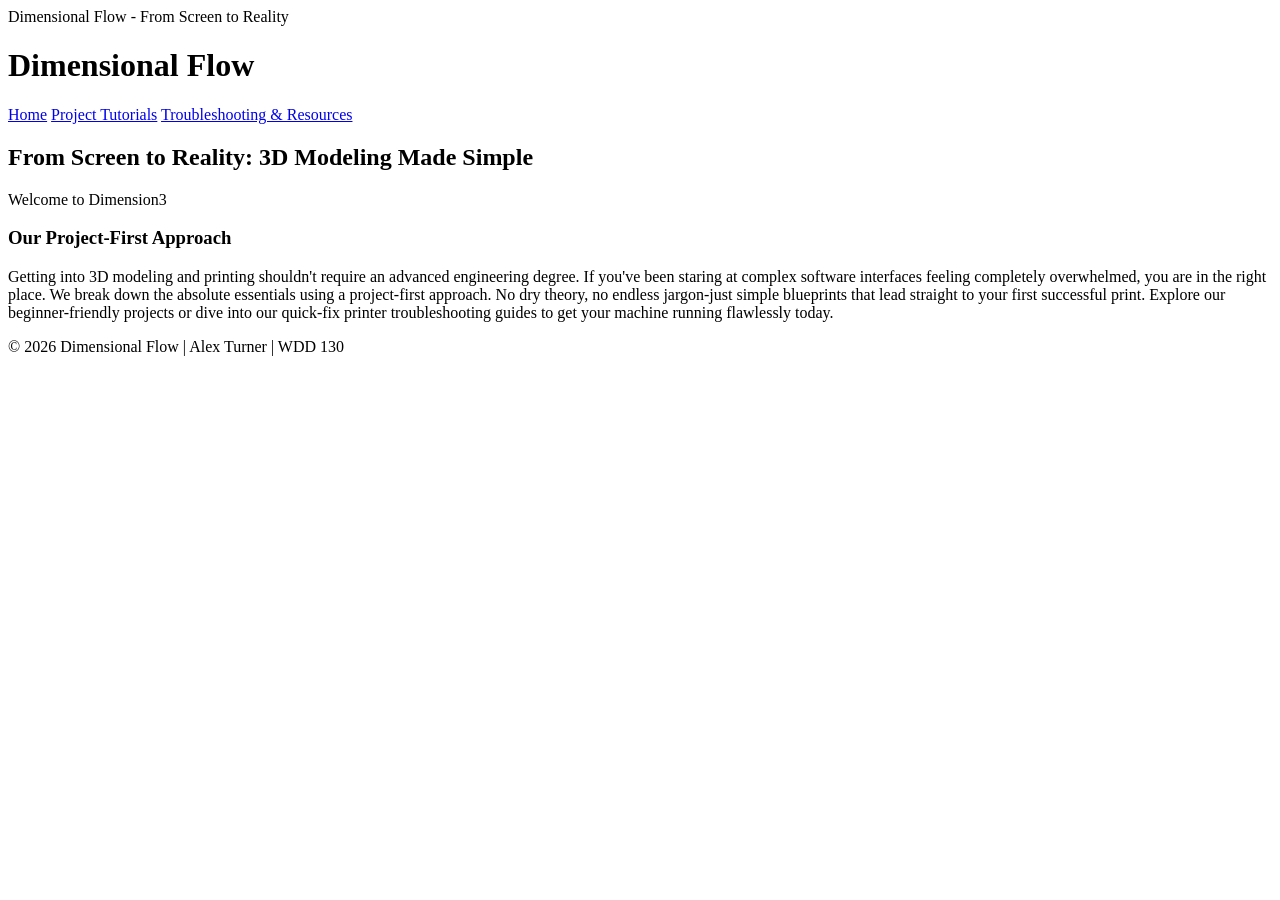
==== index.html @ 14f40e31 "basic outline for the index.html code" ====
<!DOCTYPE html>
<html lang="en">
<head>
    <meta charset="UTF-8">
    <meta name="viewport" content="width=device-width, intitial-scale=1.0">
    <titel>Dimensional Flow - From Screen to Reality</titel>
    <link rel="stylesheet" href="styles.css">
</head>

<body>
    <header>
        <div class="logo">
            <h1>Dimensional Flow</h1>
        </div>
        <nav>
            <a href="index.html">Home</a>
            <a href="tutorials.html">Project Tutorials</a>
            <a href="resources.html">Troubleshooting & Resources</a>
        </nav>
    </header>

    <main>
        <section class="hero">
            <div class="hero-image-placeholder">
                <div class="hero-text-box">
                    <h2>From Screen to Reality: 3D Modeling Made Simple</h2>
                    <p>Welcome to Dimension3</p>
                </div>
            </div>
        </section>
        <section class="content-split">
            <div class="content-text">
                <h3>Our Project-First Approach</h3>
                <p>Getting into 3D modeling and printing shouldn't require an advanced engineering degree. If you've been staring at complex software interfaces feeling completely overwhelmed, you are in the right place. We break down the absolute essentials using a project-first approach. No dry theory, no endless jargon-just simple blueprints that lead straight to your first successful print. Explore our beginner-friendly projects or dive into our quick-fix printer troubleshooting guides to get your machine running flawlessly today.</p>
            </div>
        </section>
    </main>

    <footer>
        <p>&copy; 2026 Dimensional Flow | Alex Turner | WDD 130</p>
    </footer>
</body>
</html>
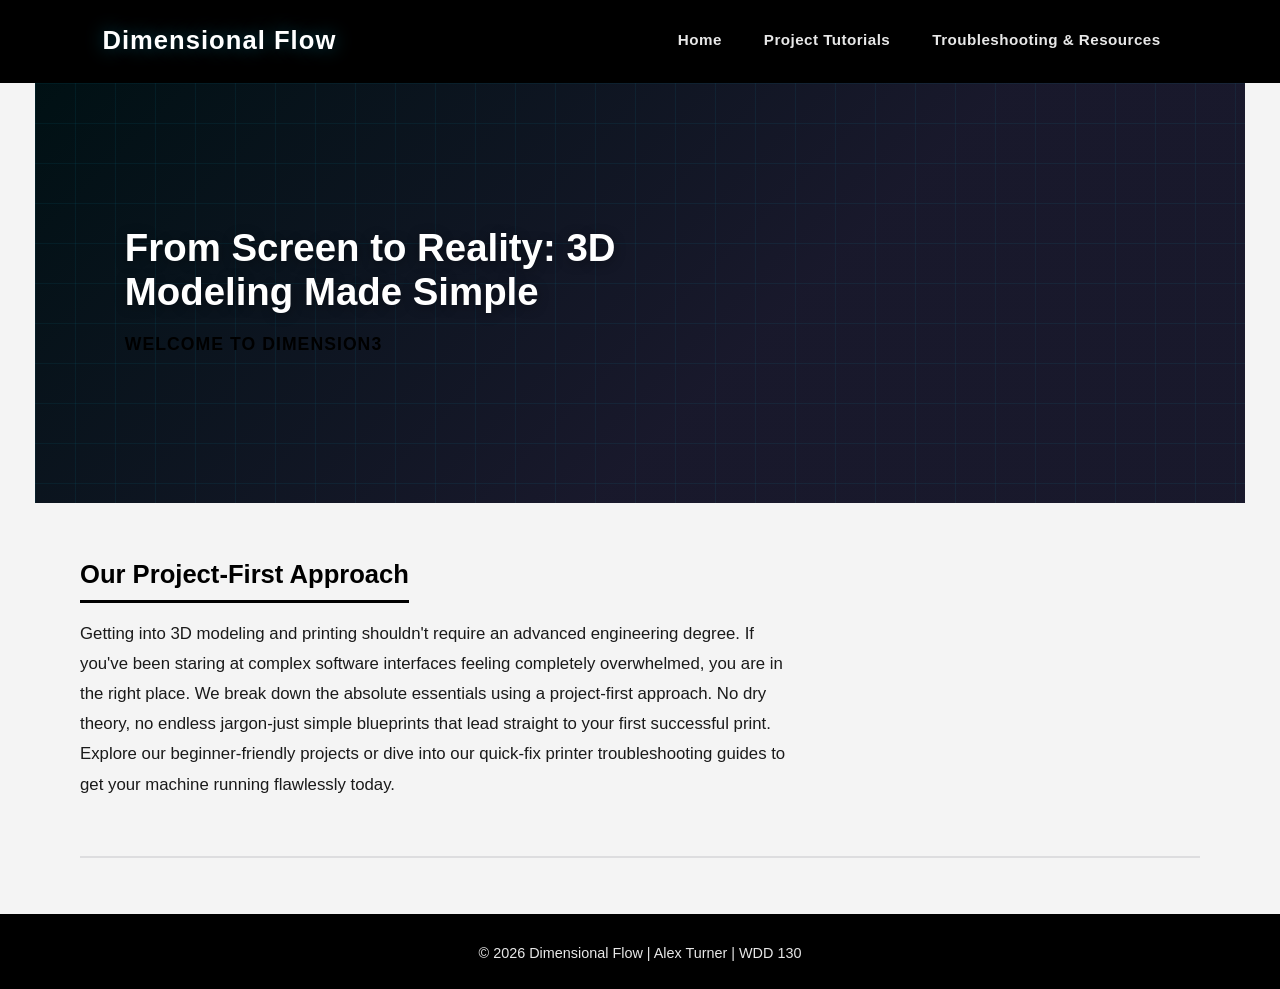
==== commit bd0685f5: "updated my html to track the stylesheet" ====
--- a/index.html
+++ b/index.html
@@ -2,9 +2,9 @@
 <html lang="en">
 <head>
     <meta charset="UTF-8">
-    <meta name="viewport" content="width=device-width, intitial-scale=1.0">
-    <titel>Dimensional Flow - From Screen to Reality</titel>
-    <link rel="stylesheet" href="styles.css">
+    <meta name="viewport" content="width=device-width, initial-scale=1.0">
+    <title>Dimensional Flow - From Screen to Reality</title>
+    <link rel="stylesheet" href="styles/styles.css">
 </head>
 
 <body>
--- a/styles/styles.css
+++ b/styles/styles.css
@@ -0,0 +1,272 @@
+:root {
+    --primary: #000000;       /* deep navy-black — headers, hero */
+    --secondary: #000000;     /* slightly lighter navy — sections */
+    --accent: #000000;        /* cyan blue — matches 3D render glow */
+    --accent-2: #000000;   /* orange — CTAs and highlights */
+    --text-dark: #1A1A1A;     /* body text on light backgrounds */
+    --text-light: #E8E8E8;    /* body text on dark backgrounds */
+    --background: #F4F4F4;    /* light section background */
+    --white: #FFFFFF;
+}
+
+* {
+    box-sizing: border-box;
+    margin: 0;
+    padding: 0;
+}
+
+body {
+    font-family: Helvetica, Arial, sans-serif;
+    color: var(--text-dark);
+    background-color: var(--background);
+    line-height: 1.7;
+}
+
+img {
+    display: block;
+    max-width: 100%;
+}
+
+/* ============================================
+   HEADER
+   ============================================ */
+
+header {
+    display: flex;
+    align-items: center;
+    justify-content: space-between;
+    gap: 24px;
+    padding: 18px 8%;
+    background-color: var(--primary);
+    border-bottom: 3px solid var(--accent);
+}
+
+.logo h1 {
+    font-family: "Arial Black", Arial, sans-serif;
+    font-size: 1.6rem;
+    color: var(--white);
+    letter-spacing: 0.04em;
+    margin: 0;
+}
+
+/* accent color on the "Flow" part visually — 
+   achieved via CSS on the whole h1 with a 
+   subtle glow to reinforce the tech feel */
+.logo h1 {
+    text-shadow: 0 0 18px rgba(0, 212, 255, 0.35);
+}
+
+nav {
+    display: flex;
+    flex-wrap: wrap;
+    gap: 8px;
+    justify-content: flex-end;
+}
+
+nav a {
+    color: var(--text-light);
+    font-family: Helvetica, Arial, sans-serif;
+    font-weight: 600;
+    font-size: 0.95rem;
+    text-decoration: none;
+    padding: 8px 16px;
+    border: 1px solid transparent;
+    letter-spacing: 0.03em;
+    transition: color 0.2s, border-color 0.2s;
+}
+
+nav a:hover,
+nav a.active {
+    color: var(--accent);
+    border-color: var(--accent);
+}
+
+/* ============================================
+   HEADINGS
+   ============================================ */
+
+h1, h2, h3 {
+    font-family: "Arial Black", Arial, sans-serif;
+    line-height: 1.2;
+}
+
+h2 {
+    font-size: 2rem;
+    margin-bottom: 16px;
+}
+
+h3 {
+    font-size: 1.4rem;
+    margin-bottom: 12px;
+    color: var(--primary);
+}
+
+/* ============================================
+   MAIN CONTENT WRAPPER
+   ============================================ */
+
+main {
+    width: min(1120px, 92%);
+    margin: 0 auto;
+}
+
+/* ============================================
+   HERO SECTION
+   No image provided by client — using a 
+   styled placeholder that communicates the 
+   brand feel. Swap background-image in when
+   client supplies the file.
+   ============================================ */
+
+.hero {
+    background-color: var(--primary);
+    background-image: 
+        linear-gradient(135deg, 
+            rgba(0, 212, 255, 0.08) 0%, 
+            rgba(26, 26, 46, 0.95) 60%);
+    min-height: 420px;
+    display: flex;
+    align-items: center;
+    justify-content: flex-start;
+    padding: 60px 8%;
+    margin: 0 calc(-4%);
+    width: calc(100% + 8%);
+    position: relative;
+    overflow: hidden;
+}
+
+/* decorative grid lines — gives a 3D blueprint feel 
+   without needing an image */
+.hero::before {
+    content: "";
+    position: absolute;
+    inset: 0;
+    background-image: 
+        linear-gradient(rgba(0, 212, 255, 0.06) 1px, transparent 1px),
+        linear-gradient(90deg, rgba(0, 212, 255, 0.06) 1px, transparent 1px);
+    background-size: 40px 40px;
+    pointer-events: none;
+}
+
+.hero-image-placeholder {
+    position: relative;
+    z-index: 1;
+    max-width: 640px;
+}
+
+.hero-text-box h2 {
+    color: var(--white);
+    font-size: 2.4rem;
+    line-height: 1.15;
+    margin-bottom: 16px;
+    text-shadow: 0 2px 12px rgba(0, 0, 0, 0.4);
+}
+
+.hero-text-box p {
+    color: var(--accent);
+    font-size: 1.1rem;
+    font-weight: 600;
+    letter-spacing: 0.06em;
+    text-transform: uppercase;
+}
+
+/* ============================================
+   CONTENT SPLIT SECTION
+   ============================================ */
+
+.content-split {
+    display: grid;
+    grid-template-columns: 1fr;
+    gap: 36px;
+    padding: 56px 0;
+    border-bottom: 2px solid rgba(26, 26, 46, 0.1);
+}
+
+.content-text h3 {
+    font-size: 1.6rem;
+    color: var(--primary);
+    margin-bottom: 16px;
+    padding-bottom: 10px;
+    border-bottom: 3px solid var(--accent);
+    display: inline-block;
+}
+
+.content-text p {
+    font-size: 1.05rem;
+    color: var(--text-dark);
+    max-width: 720px;
+    line-height: 1.8;
+}
+
+/* ============================================
+   FOOTER
+   ============================================ */
+
+footer {
+    margin-top: 56px;
+    padding: 24px 8%;
+    background-color: var(--primary);
+    color: var(--text-light);
+    text-align: center;
+    font-size: 0.9rem;
+    border-top: 3px solid var(--accent);
+}
+
+/* ============================================
+   RESPONSIVE — MOBILE
+   ============================================ */
+
+@media screen and (max-width: 760px) {
+    header {
+        flex-direction: column;
+        align-items: center;
+        text-align: center;
+        padding: 16px 5%;
+    }
+
+    .logo h1 {
+        font-size: 1.3rem;
+    }
+
+    nav {
+        justify-content: center;
+    }
+
+    nav a {
+        font-size: 0.85rem;
+        padding: 6px 10px;
+    }
+
+    .hero {
+        min-height: 320px;
+        padding: 40px 6%;
+    }
+
+    .hero-text-box h2 {
+        font-size: 1.6rem;
+    }
+
+    .content-split {
+        padding: 36px 0;
+    }
+
+    h2 {
+        font-size: 1.5rem;
+    }
+}
+
+/* ============================================
+   WHEN IMAGE FILES ARRIVE FROM CLIENT:
+   
+   Replace the .hero gradient background with:
+   
+   .hero {
+       background-image: url('images/hero-image.png');
+       background-size: cover;
+       background-position: center;
+   }
+   
+   And remove the .hero::before grid overlay
+   if the image itself provides enough visual
+   interest.
+   ============================================ */
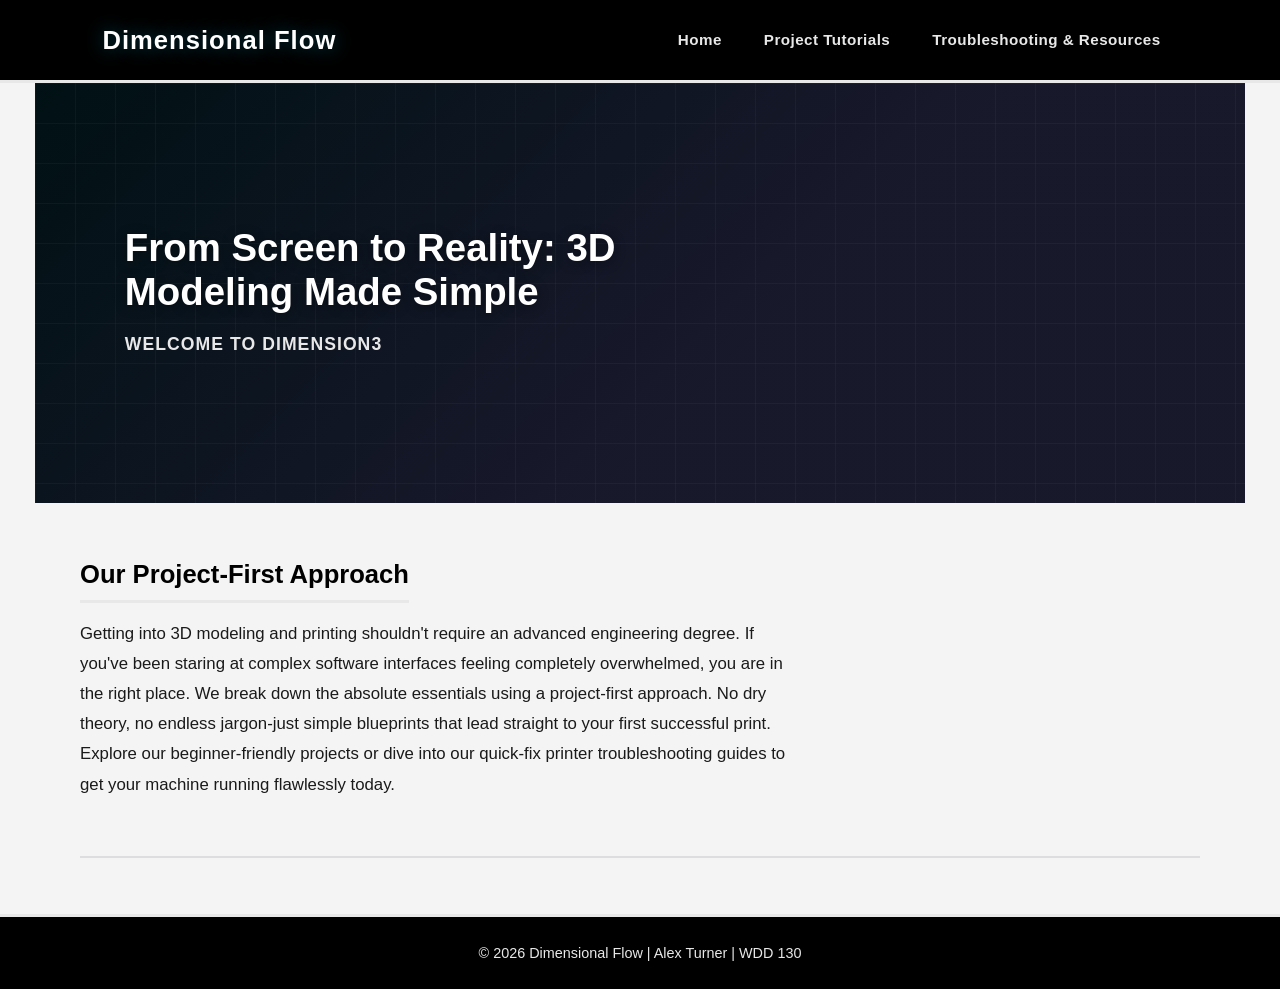
==== commit 9d6988d2: "updated html to link with new html files" ====
--- a/index.html
+++ b/index.html
@@ -15,7 +15,7 @@
         <nav>
             <a href="index.html">Home</a>
             <a href="tutorials.html">Project Tutorials</a>
-            <a href="resources.html">Troubleshooting & Resources</a>
+            <a href="troubleshooting.html">Troubleshooting & Resources</a>
         </nav>
     </header>
 
--- a/styles/styles.css
+++ b/styles/styles.css
@@ -1,11 +1,11 @@
 :root {
-    --primary: #000000;       /* deep navy-black — headers, hero */
-    --secondary: #000000;     /* slightly lighter navy — sections */
-    --accent: #000000;        /* cyan blue — matches 3D render glow */
-    --accent-2: #000000;   /* orange — CTAs and highlights */
-    --text-dark: #1A1A1A;     /* body text on light backgrounds */
-    --text-light: #E8E8E8;    /* body text on dark backgrounds */
-    --background: #F4F4F4;    /* light section background */
+    --primary: #000000;
+    --secondary: #000000;
+    --accent: #e8e8e8;
+    --accent-2: #000000;
+    --text-dark: #1A1A1A;
+    --text-light: #E8E8E8;
+    --background: #F4F4F4;
     --white: #FFFFFF;
 }
 
@@ -26,10 +26,6 @@
     display: block;
     max-width: 100%;
 }
-
-/* ============================================
-   HEADER
-   ============================================ */
 
 header {
     display: flex;
@@ -49,9 +45,6 @@
     margin: 0;
 }
 
-/* accent color on the "Flow" part visually — 
-   achieved via CSS on the whole h1 with a 
-   subtle glow to reinforce the tech feel */
 .logo h1 {
     text-shadow: 0 0 18px rgba(0, 212, 255, 0.35);
 }
@@ -81,10 +74,6 @@
     border-color: var(--accent);
 }
 
-/* ============================================
-   HEADINGS
-   ============================================ */
-
 h1, h2, h3 {
     font-family: "Arial Black", Arial, sans-serif;
     line-height: 1.2;
@@ -101,22 +90,10 @@
     color: var(--primary);
 }
 
-/* ============================================
-   MAIN CONTENT WRAPPER
-   ============================================ */
-
 main {
     width: min(1120px, 92%);
     margin: 0 auto;
 }
-
-/* ============================================
-   HERO SECTION
-   No image provided by client — using a 
-   styled placeholder that communicates the 
-   brand feel. Swap background-image in when
-   client supplies the file.
-   ============================================ */
 
 .hero {
     background-color: var(--primary);
@@ -135,8 +112,6 @@
     overflow: hidden;
 }
 
-/* decorative grid lines — gives a 3D blueprint feel 
-   without needing an image */
 .hero::before {
     content: "";
     position: absolute;
@@ -170,10 +145,6 @@
     text-transform: uppercase;
 }
 
-/* ============================================
-   CONTENT SPLIT SECTION
-   ============================================ */
-
 .content-split {
     display: grid;
     grid-template-columns: 1fr;
@@ -197,10 +168,6 @@
     max-width: 720px;
     line-height: 1.8;
 }
-
-/* ============================================
-   FOOTER
-   ============================================ */
 
 footer {
     margin-top: 56px;
@@ -212,10 +179,6 @@
     border-top: 3px solid var(--accent);
 }
 
-/* ============================================
-   RESPONSIVE — MOBILE
-   ============================================ */
-
 @media screen and (max-width: 760px) {
     header {
         flex-direction: column;
@@ -253,20 +216,4 @@
     h2 {
         font-size: 1.5rem;
     }
-}
-
-/* ============================================
-   WHEN IMAGE FILES ARRIVE FROM CLIENT:
-   
-   Replace the .hero gradient background with:
-   
-   .hero {
-       background-image: url('images/hero-image.png');
-       background-size: cover;
-       background-position: center;
-   }
-   
-   And remove the .hero::before grid overlay
-   if the image itself provides enough visual
-   interest.
-   ============================================ */+}
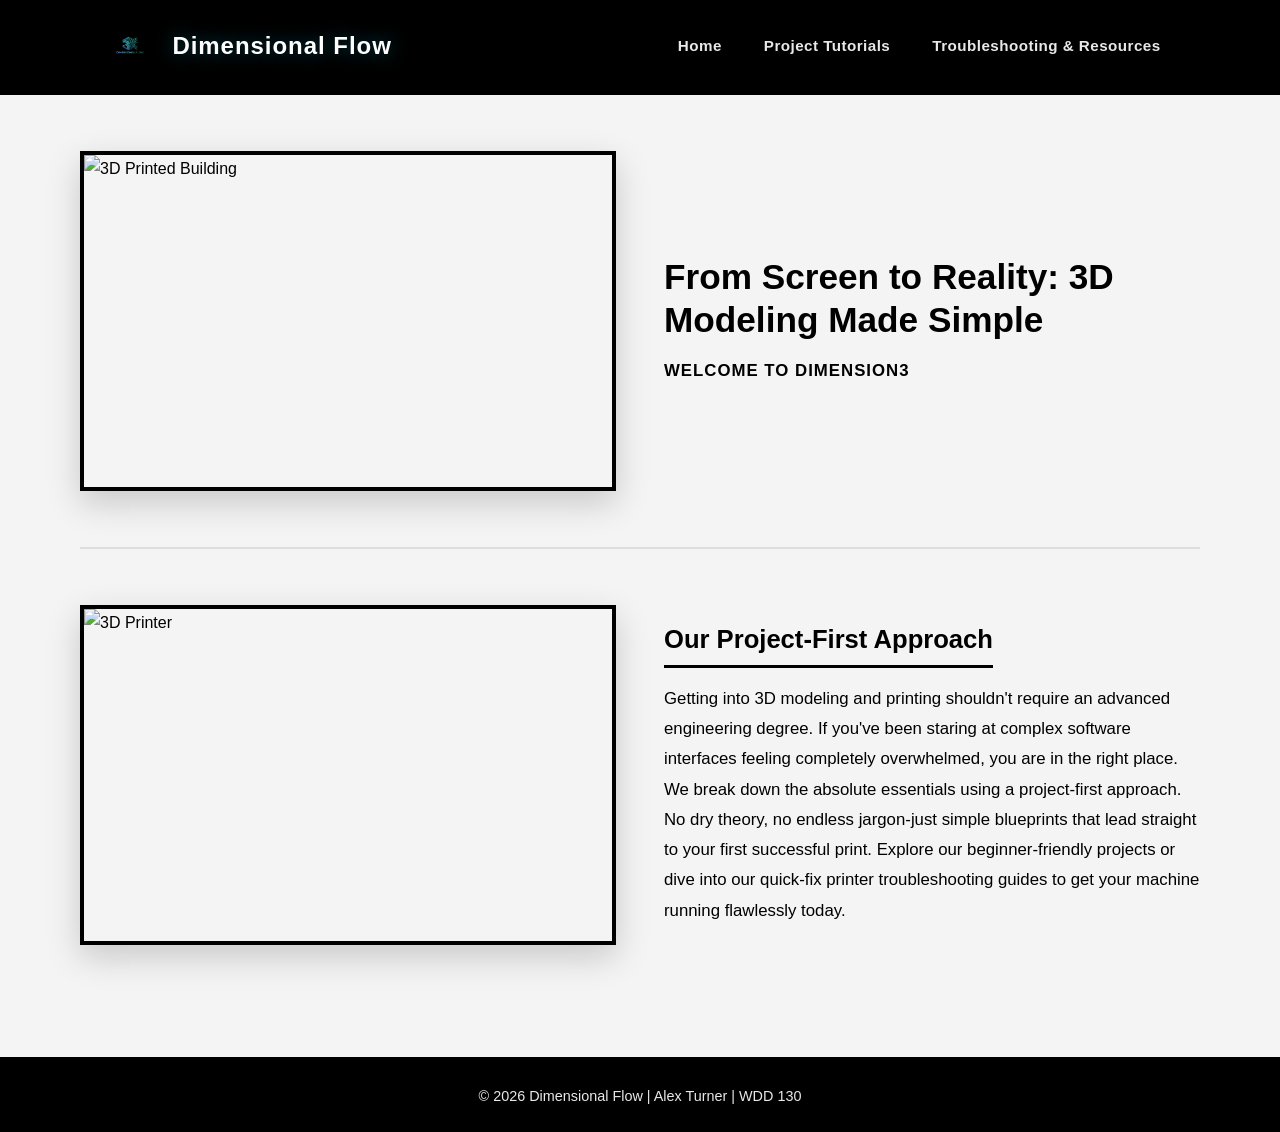
==== commit 416a9984: "added image files" ====
--- a/index.html
+++ b/index.html
@@ -10,6 +10,7 @@
 <body>
     <header>
         <div class="logo">
+            <img src="images/logo.png" alt="Logo">
             <h1>Dimensional Flow</h1>
         </div>
         <nav>
@@ -21,7 +22,8 @@
 
     <main>
         <section class="hero">
-            <div class="hero-image-placeholder">
+            <div class="building-image">
+                <img src="images/building.png" alt="3D Printed Building">
                 <div class="hero-text-box">
                     <h2>From Screen to Reality: 3D Modeling Made Simple</h2>
                     <p>Welcome to Dimension3</p>
@@ -29,9 +31,12 @@
             </div>
         </section>
         <section class="content-split">
-            <div class="content-text">
-                <h3>Our Project-First Approach</h3>
-                <p>Getting into 3D modeling and printing shouldn't require an advanced engineering degree. If you've been staring at complex software interfaces feeling completely overwhelmed, you are in the right place. We break down the absolute essentials using a project-first approach. No dry theory, no endless jargon-just simple blueprints that lead straight to your first successful print. Explore our beginner-friendly projects or dive into our quick-fix printer troubleshooting guides to get your machine running flawlessly today.</p>
+            <div class="printer-section">
+                <img src="images/3d_printer.png" alt="3D Printer">
+                <div class="content-text">
+                    <h3>Our Project-First Approach</h3>
+                    <p>Getting into 3D modeling and printing shouldn't require an advanced engineering degree. If you've been staring at complex software interfaces feeling completely overwhelmed, you are in the right place. We break down the absolute essentials using a project-first approach. No dry theory, no endless jargon-just simple blueprints that lead straight to your first successful print. Explore our beginner-friendly projects or dive into our quick-fix printer troubleshooting guides to get your machine running flawlessly today.</p>
+                </div>
             </div>
         </section>
     </main>
--- a/styles/styles.css
+++ b/styles/styles.css
@@ -1,9 +1,9 @@
 :root {
     --primary: #000000;
     --secondary: #000000;
-    --accent: #e8e8e8;
-    --accent-2: #000000;
-    --text-dark: #1A1A1A;
+    --accent: #000000;
+    --accent-warm: #000000;
+    --text-dark: #000000;
     --text-light: #E8E8E8;
     --background: #F4F4F4;
     --white: #FFFFFF;
@@ -37,15 +37,23 @@
     border-bottom: 3px solid var(--accent);
 }
 
+.logo {
+    display: flex;
+    align-items: center;
+    gap: 14px;
+}
+
+.logo img {
+    width: 56px;
+    height: 56px;
+    object-fit: contain;
+}
+
 .logo h1 {
     font-family: "Arial Black", Arial, sans-serif;
-    font-size: 1.6rem;
+    font-size: 1.5rem;
     color: var(--white);
     letter-spacing: 0.04em;
-    margin: 0;
-}
-
-.logo h1 {
     text-shadow: 0 0 18px rgba(0, 212, 255, 0.35);
 }
 
@@ -70,22 +78,21 @@
 
 nav a:hover,
 nav a.active {
-    color: var(--accent);
-    border-color: var(--accent);
-}
-
-h1, h2, h3 {
+    color: var(--white);
+    border-color: var(--white);
+}
+
+h2 {
     font-family: "Arial Black", Arial, sans-serif;
+    font-size: 2rem;
     line-height: 1.2;
-}
-
-h2 {
-    font-size: 2rem;
     margin-bottom: 16px;
 }
 
 h3 {
+    font-family: "Arial Black", Arial, sans-serif;
     font-size: 1.4rem;
+    line-height: 1.2;
     margin-bottom: 12px;
     color: var(--primary);
 }
@@ -96,61 +103,56 @@
 }
 
 .hero {
-    background-color: var(--primary);
-    background-image: 
-        linear-gradient(135deg, 
-            rgba(0, 212, 255, 0.08) 0%, 
-            rgba(26, 26, 46, 0.95) 60%);
-    min-height: 420px;
-    display: flex;
-    align-items: center;
-    justify-content: flex-start;
-    padding: 60px 8%;
-    margin: 0 calc(-4%);
-    width: calc(100% + 8%);
-    position: relative;
-    overflow: hidden;
-}
-
-.hero::before {
-    content: "";
-    position: absolute;
-    inset: 0;
-    background-image: 
-        linear-gradient(rgba(0, 212, 255, 0.06) 1px, transparent 1px),
-        linear-gradient(90deg, rgba(0, 212, 255, 0.06) 1px, transparent 1px);
-    background-size: 40px 40px;
-    pointer-events: none;
-}
-
-.hero-image-placeholder {
-    position: relative;
-    z-index: 1;
-    max-width: 640px;
+    padding: 56px 0;
+    border-bottom: 2px solid rgba(26, 26, 46, 0.1);
+}
+
+.building-image {
+    display: grid;
+    grid-template-columns: 1fr 1fr;
+    gap: 48px;
+    align-items: center;
+}
+
+.building-image img {
+    width: 100%;
+    height: 340px;
+    object-fit: cover;
+    border: 4px solid var(--primary);
+    box-shadow: 0 12px 32px rgba(0, 0, 0, 0.18);
 }
 
 .hero-text-box h2 {
-    color: var(--white);
-    font-size: 2.4rem;
-    line-height: 1.15;
+    color: var(--primary);
+    font-size: 2.2rem;
     margin-bottom: 16px;
-    text-shadow: 0 2px 12px rgba(0, 0, 0, 0.4);
 }
 
 .hero-text-box p {
     color: var(--accent);
-    font-size: 1.1rem;
+    font-size: 1.05rem;
     font-weight: 600;
     letter-spacing: 0.06em;
     text-transform: uppercase;
 }
 
 .content-split {
+    padding: 56px 0;
+}
+
+.printer-section {
     display: grid;
-    grid-template-columns: 1fr;
-    gap: 36px;
-    padding: 56px 0;
-    border-bottom: 2px solid rgba(26, 26, 46, 0.1);
+    grid-template-columns: 1fr 1fr;
+    gap: 48px;
+    align-items: center;
+}
+
+.printer-section img {
+    width: 100%;
+    height: 340px;
+    object-fit: cover;
+    border: 4px solid var(--primary);
+    box-shadow: 0 12px 32px rgba(0, 0, 0, 0.18);
 }
 
 .content-text h3 {
@@ -165,7 +167,6 @@
 .content-text p {
     font-size: 1.05rem;
     color: var(--text-dark);
-    max-width: 720px;
     line-height: 1.8;
 }
 
@@ -187,8 +188,12 @@
         padding: 16px 5%;
     }
 
+    .logo {
+        justify-content: center;
+    }
+
     .logo h1 {
-        font-size: 1.3rem;
+        font-size: 1.2rem;
     }
 
     nav {
@@ -200,17 +205,18 @@
         padding: 6px 10px;
     }
 
-    .hero {
-        min-height: 320px;
-        padding: 40px 6%;
+    .building-image,
+    .printer-section {
+        grid-template-columns: 1fr;
+    }
+
+    .building-image img,
+    .printer-section img {
+        height: 220px;
     }
 
     .hero-text-box h2 {
-        font-size: 1.6rem;
-    }
-
-    .content-split {
-        padding: 36px 0;
+        font-size: 1.5rem;
     }
 
     h2 {
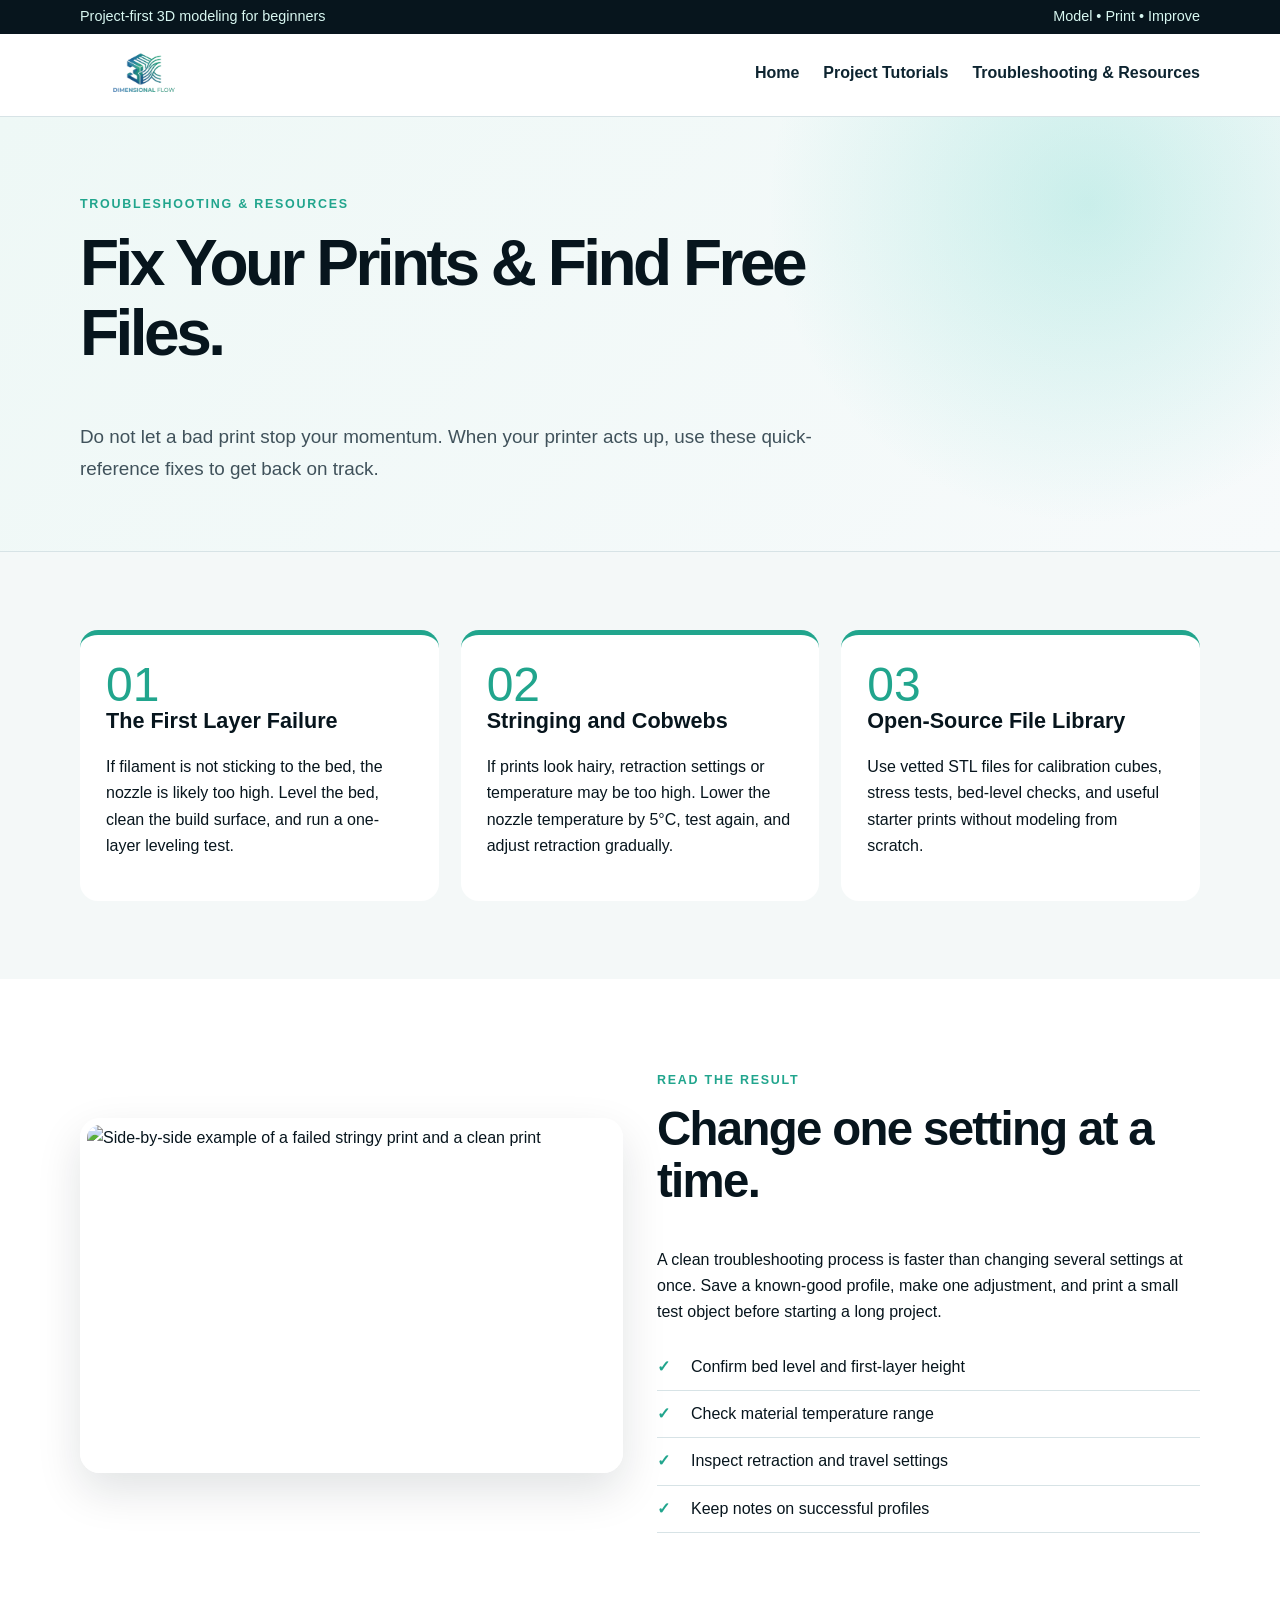
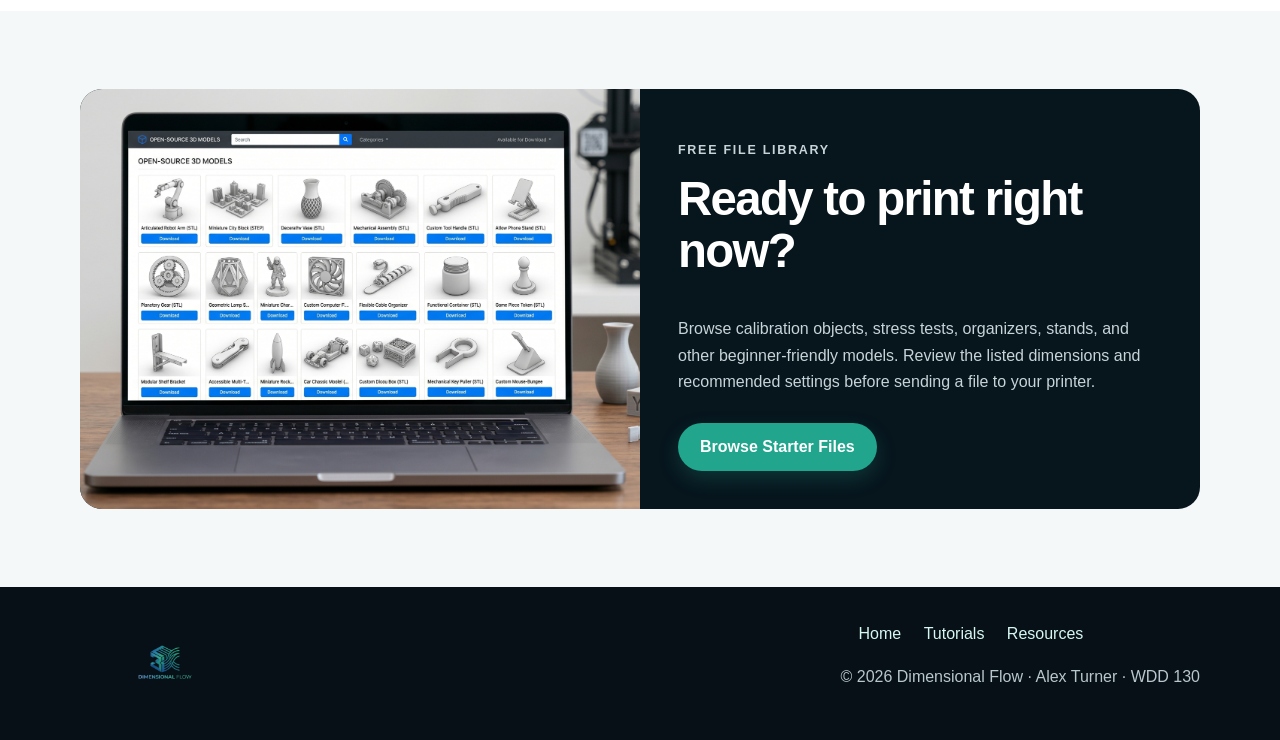
==== commit 39a06fef: "troubleshoot turner" ====
--- a/index.html
+++ b/index.html
@@ -1,48 +1,105 @@
-<!DOCTYPE html>
+<!doctype html>
 <html lang="en">
 <head>
-    <meta charset="UTF-8">
-    <meta name="viewport" content="width=device-width, initial-scale=1.0">
-    <title>Dimensional Flow - From Screen to Reality</title>
-    <link rel="stylesheet" href="styles/styles.css">
+  <meta charset="utf-8">
+  <meta name="viewport" content="width=device-width, initial-scale=1">
+  <title>Troubleshooting & Resources | Dimensional Flow</title>
+  <meta name="description" content="Quick fixes for common 3D printing problems and free starter file resources.">
+  <link rel="stylesheet" href="styles.css">
 </head>
+<body>
 
-<body>
-    <header>
-        <div class="logo">
-            <img src="images/logo.png" alt="Logo">
-            <h1>Dimensional Flow</h1>
-        </div>
-        <nav>
-            <a href="index.html">Home</a>
-            <a href="tutorials.html">Project Tutorials</a>
-            <a href="troubleshooting.html">Troubleshooting & Resources</a>
-        </nav>
-    </header>
+<div class="topbar">
+  <div class="container">
+    <span>Project-first 3D modeling for beginners</span>
+    <span>Model • Print • Improve</span>
+  </div>
+</div>
+<header class="site-header">
+  <div class="container nav-wrap">
+    <a href="index.html"><img class="logo" src="images/image1.png" alt="Dimensional Flow logo"></a>
+    <button class="menu-button" aria-expanded="false" aria-label="Open navigation">Menu</button>
+    <nav>
+      <a href="index.html">Home</a>
+      <a href="tutorials.html">Project Tutorials</a>
+      <a href="resources.html">Troubleshooting &amp; Resources</a>
+    </nav>
+  </div>
+</header>
 
-    <main>
-        <section class="hero">
-            <div class="building-image">
-                <img src="images/building.png" alt="3D Printed Building">
-                <div class="hero-text-box">
-                    <h2>From Screen to Reality: 3D Modeling Made Simple</h2>
-                    <p>Welcome to Dimension3</p>
-                </div>
-            </div>
-        </section>
-        <section class="content-split">
-            <div class="printer-section">
-                <img src="images/3d_printer.png" alt="3D Printer">
-                <div class="content-text">
-                    <h3>Our Project-First Approach</h3>
-                    <p>Getting into 3D modeling and printing shouldn't require an advanced engineering degree. If you've been staring at complex software interfaces feeling completely overwhelmed, you are in the right place. We break down the absolute essentials using a project-first approach. No dry theory, no endless jargon-just simple blueprints that lead straight to your first successful print. Explore our beginner-friendly projects or dive into our quick-fix printer troubleshooting guides to get your machine running flawlessly today.</p>
-                </div>
-            </div>
-        </section>
-    </main>
+<main>
+  <section class="page-hero">
+    <div class="container">
+      <p class="eyebrow">Troubleshooting &amp; Resources</p>
+      <h1>Fix Your Prints &amp; Find Free Files.</h1>
+      <p class="lead">Do not let a bad print stop your momentum. When your printer acts up, use these quick-reference fixes to get back on track.</p>
+    </div>
+  </section>
 
-    <footer>
-        <p>&copy; 2026 Dimensional Flow | Alex Turner | WDD 130</p>
-    </footer>
+  <section class="section">
+    <div class="container">
+      <div class="tip-grid">
+        <article class="tip-card">
+          <div class="number">01</div>
+          <h3>The First Layer Failure</h3>
+          <p>If filament is not sticking to the bed, the nozzle is likely too high. Level the bed, clean the build surface, and run a one-layer leveling test.</p>
+        </article>
+        <article class="tip-card">
+          <div class="number">02</div>
+          <h3>Stringing and Cobwebs</h3>
+          <p>If prints look hairy, retraction settings or temperature may be too high. Lower the nozzle temperature by 5°C, test again, and adjust retraction gradually.</p>
+        </article>
+        <article class="tip-card">
+          <div class="number">03</div>
+          <h3>Open-Source File Library</h3>
+          <p>Use vetted STL files for calibration cubes, stress tests, bed-level checks, and useful starter prints without modeling from scratch.</p>
+        </article>
+      </div>
+    </div>
+  </section>
+
+  <section class="section white">
+    <div class="container split">
+      <div class="project-image"><img src="images/image7.png" alt="Side-by-side example of a failed stringy print and a clean print"></div>
+      <div>
+        <p class="eyebrow">Read the result</p>
+        <h2>Change one setting at a time.</h2>
+        <p>A clean troubleshooting process is faster than changing several settings at once. Save a known-good profile, make one adjustment, and print a small test object before starting a long project.</p>
+        <ul class="checklist">
+          <li>Confirm bed level and first-layer height</li>
+          <li>Check material temperature range</li>
+          <li>Inspect retraction and travel settings</li>
+          <li>Keep notes on successful profiles</li>
+        </ul>
+      </div>
+    </div>
+  </section>
+
+  <section class="section">
+    <div class="container resource-banner">
+      <img src="images/image2.png" alt="Laptop displaying a library of open-source 3D models">
+      <div class="resource-copy">
+        <p class="eyebrow">Free file library</p>
+        <h2>Ready to print right now?</h2>
+        <p>Browse calibration objects, stress tests, organizers, stands, and other beginner-friendly models. Review the listed dimensions and recommended settings before sending a file to your printer.</p>
+        <div class="actions"><a class="button" href="#">Browse Starter Files</a></div>
+      </div>
+    </div>
+  </section>
+</main>
+
+<footer>
+  <div class="container footer-grid">
+    <img src="images/image1.png" alt="Dimensional Flow logo">
+    <div>
+      <a href="index.html">Home</a>
+      <a href="tutorials.html">Tutorials</a>
+      <a href="resources.html">Resources</a>
+      <p>© 2026 Dimensional Flow · Alex Turner · WDD 130</p>
+    </div>
+  </div>
+</footer>
+<script src="script.js"></script>
+
 </body>
-</html>+</html>
--- a/styles.css
+++ b/styles.css
@@ -0,0 +1,288 @@
+
+@import url('https://fonts.googleapis.com/css2?family=Inter:wght@400;500;600;700;800&display=swap');
+
+:root {
+  --ink: #07151d;
+  --ink-2: #0d2430;
+  --teal: #21a58d;
+  --blue: #267aa4;
+  --aqua: #5bd2c4;
+  --paper: #f4f8f8;
+  --white: #ffffff;
+  --muted: #62737c;
+  --line: #d7e3e6;
+  --shadow: 0 18px 45px rgba(7, 21, 29, .12);
+}
+
+* { box-sizing: border-box; }
+html { scroll-behavior: smooth; }
+body {
+  margin: 0;
+  color: var(--ink);
+  background: var(--paper);
+  font-family: Helvetica, Arial, sans-serif;
+  line-height: 1.65;
+}
+img { display: block; max-width: 100%; }
+a { color: inherit; }
+.container { width: min(1120px, calc(100% - 36px)); margin-inline: auto; }
+
+.topbar {
+  background: var(--ink);
+  color: #d8f7f1;
+  font-size: .9rem;
+}
+.topbar .container {
+  min-height: 34px;
+  display: flex;
+  align-items: center;
+  justify-content: space-between;
+  gap: 18px;
+}
+.site-header {
+  position: sticky;
+  top: 0;
+  z-index: 20;
+  background: rgba(255,255,255,.95);
+  border-bottom: 1px solid var(--line);
+  backdrop-filter: blur(10px);
+}
+.nav-wrap {
+  min-height: 82px;
+  display: flex;
+  align-items: center;
+  justify-content: space-between;
+  gap: 30px;
+}
+.logo {
+  width: 210px;
+  height: 70px;
+  object-fit: contain;
+  object-position: left center;
+}
+nav { display: flex; gap: 24px; align-items: center; }
+nav a {
+  text-decoration: none;
+  font-weight: 700;
+  color: var(--ink-2);
+  padding: 8px 0;
+  border-bottom: 3px solid transparent;
+}
+nav a:hover, nav a.active { color: var(--teal); border-color: var(--teal); }
+.menu-button {
+  display: none;
+  border: 0;
+  background: var(--ink);
+  color: white;
+  padding: 10px 13px;
+  border-radius: 8px;
+  font-weight: 800;
+}
+
+h1, h2, h3 {
+  font-family: "Arial Black", Arial, sans-serif;
+  line-height: 1.1;
+  margin-top: 0;
+}
+h1 { font-size: clamp(2.5rem, 6vw, 5.4rem); letter-spacing: -0.055em; }
+h2 { font-size: clamp(2rem, 3.7vw, 3.3rem); letter-spacing: -0.035em; }
+h3 { font-size: 1.35rem; }
+
+.eyebrow {
+  color: var(--teal);
+  text-transform: uppercase;
+  font-weight: 800;
+  letter-spacing: .14em;
+  font-size: .78rem;
+}
+.lead { font-size: 1.18rem; color: #40525b; max-width: 760px; }
+
+.hero { padding: 72px 0 62px; }
+.hero-grid {
+  display: grid;
+  grid-template-columns: 1.05fr .95fr;
+  align-items: center;
+  gap: 44px;
+}
+.hero h1 span { color: var(--teal); }
+.hero-media {
+  border-radius: 24px;
+  overflow: hidden;
+  box-shadow: var(--shadow);
+  border: 8px solid white;
+  transform: rotate(1deg);
+}
+.hero-media img { width: 100%; aspect-ratio: 1.35; object-fit: cover; }
+.actions { display: flex; gap: 14px; flex-wrap: wrap; margin-top: 28px; }
+.button {
+  display: inline-flex;
+  align-items: center;
+  justify-content: center;
+  min-height: 48px;
+  padding: 0 22px;
+  border-radius: 999px;
+  text-decoration: none;
+  font-weight: 800;
+  background: var(--teal);
+  color: white;
+  box-shadow: 0 8px 20px rgba(33,165,141,.23);
+}
+.button.secondary {
+  background: white;
+  color: var(--ink);
+  border: 2px solid var(--ink);
+  box-shadow: none;
+}
+
+.stats {
+  margin-top: 45px;
+  display: grid;
+  grid-template-columns: repeat(3, 1fr);
+  background: var(--ink);
+  color: white;
+  border-radius: 18px;
+  overflow: hidden;
+}
+.stat { padding: 24px; border-right: 1px solid rgba(255,255,255,.12); }
+.stat:last-child { border-right: 0; }
+.stat strong { display: block; color: var(--aqua); font-size: 1.1rem; }
+
+.section { padding: 78px 0; }
+.section.white { background: white; }
+.section.dark { background: var(--ink); color: white; }
+.section.dark .lead, .section.dark p { color: #c3d0d5; }
+.section-head {
+  display: flex;
+  align-items: end;
+  justify-content: space-between;
+  gap: 30px;
+  margin-bottom: 34px;
+}
+.section-head p { max-width: 620px; margin: 0; color: var(--muted); }
+
+.card-grid { display: grid; grid-template-columns: repeat(3, 1fr); gap: 22px; }
+.card {
+  background: white;
+  border: 1px solid var(--line);
+  border-radius: 18px;
+  overflow: hidden;
+  box-shadow: 0 10px 28px rgba(7,21,29,.07);
+}
+.card img { width: 100%; aspect-ratio: 1.55; object-fit: cover; }
+.card-body { padding: 23px; }
+.card p { color: var(--muted); }
+.card-link { color: var(--teal); font-weight: 800; text-decoration: none; }
+
+.split {
+  display: grid;
+  grid-template-columns: 1fr 1fr;
+  gap: 34px;
+  align-items: center;
+}
+.panel {
+  background: white;
+  border-radius: 20px;
+  padding: 30px;
+  border: 1px solid var(--line);
+  box-shadow: 0 10px 30px rgba(7,21,29,.06);
+}
+.checklist { list-style: none; padding: 0; margin: 18px 0 0; }
+.checklist li {
+  position: relative;
+  padding: 10px 0 10px 34px;
+  border-bottom: 1px solid var(--line);
+}
+.checklist li::before {
+  content: "✓";
+  position: absolute;
+  left: 0;
+  color: var(--teal);
+  font-weight: 900;
+}
+
+.page-hero {
+  padding: 65px 0 48px;
+  background:
+    radial-gradient(circle at 85% 20%, rgba(91,210,196,.28), transparent 28%),
+    linear-gradient(135deg, #eef8f6, #f7fafb);
+  border-bottom: 1px solid var(--line);
+}
+.page-hero h1 { max-width: 800px; font-size: clamp(2.6rem, 5vw, 4.7rem); }
+
+.project-row {
+  display: grid;
+  grid-template-columns: .9fr 1.1fr;
+  gap: 32px;
+  align-items: center;
+  margin-bottom: 34px;
+}
+.project-row:nth-child(even) { grid-template-columns: 1.1fr .9fr; }
+.project-row:nth-child(even) .project-image { order: 2; }
+.project-image {
+  border-radius: 20px;
+  overflow: hidden;
+  box-shadow: var(--shadow);
+  border: 7px solid white;
+}
+.project-image img { width: 100%; aspect-ratio: 1.55; object-fit: cover; }
+.number {
+  color: var(--teal);
+  font-family: "Arial Black", Arial, sans-serif;
+  font-size: 3rem;
+  line-height: 1;
+}
+.tip-grid { display: grid; grid-template-columns: repeat(3, 1fr); gap: 22px; }
+.tip-card { padding: 26px; border-radius: 18px; background: white; border-top: 5px solid var(--teal); }
+.resource-banner {
+  display: grid;
+  grid-template-columns: 1fr 1fr;
+  overflow: hidden;
+  border-radius: 22px;
+  background: var(--ink);
+  color: white;
+}
+.resource-banner img { width: 100%; height: 100%; object-fit: cover; }
+.resource-copy { padding: 38px; }
+.resource-copy p { color: #c7d4d8; }
+
+footer {
+  background: #061016;
+  color: #b8c7cd;
+  padding: 34px 0;
+}
+.footer-grid {
+  display: flex;
+  align-items: center;
+  justify-content: space-between;
+  gap: 25px;
+}
+footer img { width: 170px; height: 60px; object-fit: contain; }
+footer a { color: #d7f8f2; text-decoration: none; margin-left: 18px; }
+
+@media (max-width: 820px) {
+  .menu-button { display: block; }
+  nav {
+    display: none;
+    position: absolute;
+    left: 18px;
+    right: 18px;
+    top: 82px;
+    padding: 18px;
+    flex-direction: column;
+    align-items: stretch;
+    background: white;
+    border: 1px solid var(--line);
+    border-radius: 14px;
+    box-shadow: var(--shadow);
+  }
+  nav.open { display: flex; }
+  .hero-grid, .split, .project-row, .project-row:nth-child(even), .resource-banner {
+    grid-template-columns: 1fr;
+  }
+  .project-row:nth-child(even) .project-image { order: 0; }
+  .card-grid, .tip-grid { grid-template-columns: 1fr; }
+  .stats { grid-template-columns: 1fr; }
+  .stat { border-right: 0; border-bottom: 1px solid rgba(255,255,255,.12); }
+  .section-head, .footer-grid { align-items: flex-start; flex-direction: column; }
+  .hero { padding-top: 46px; }
+}
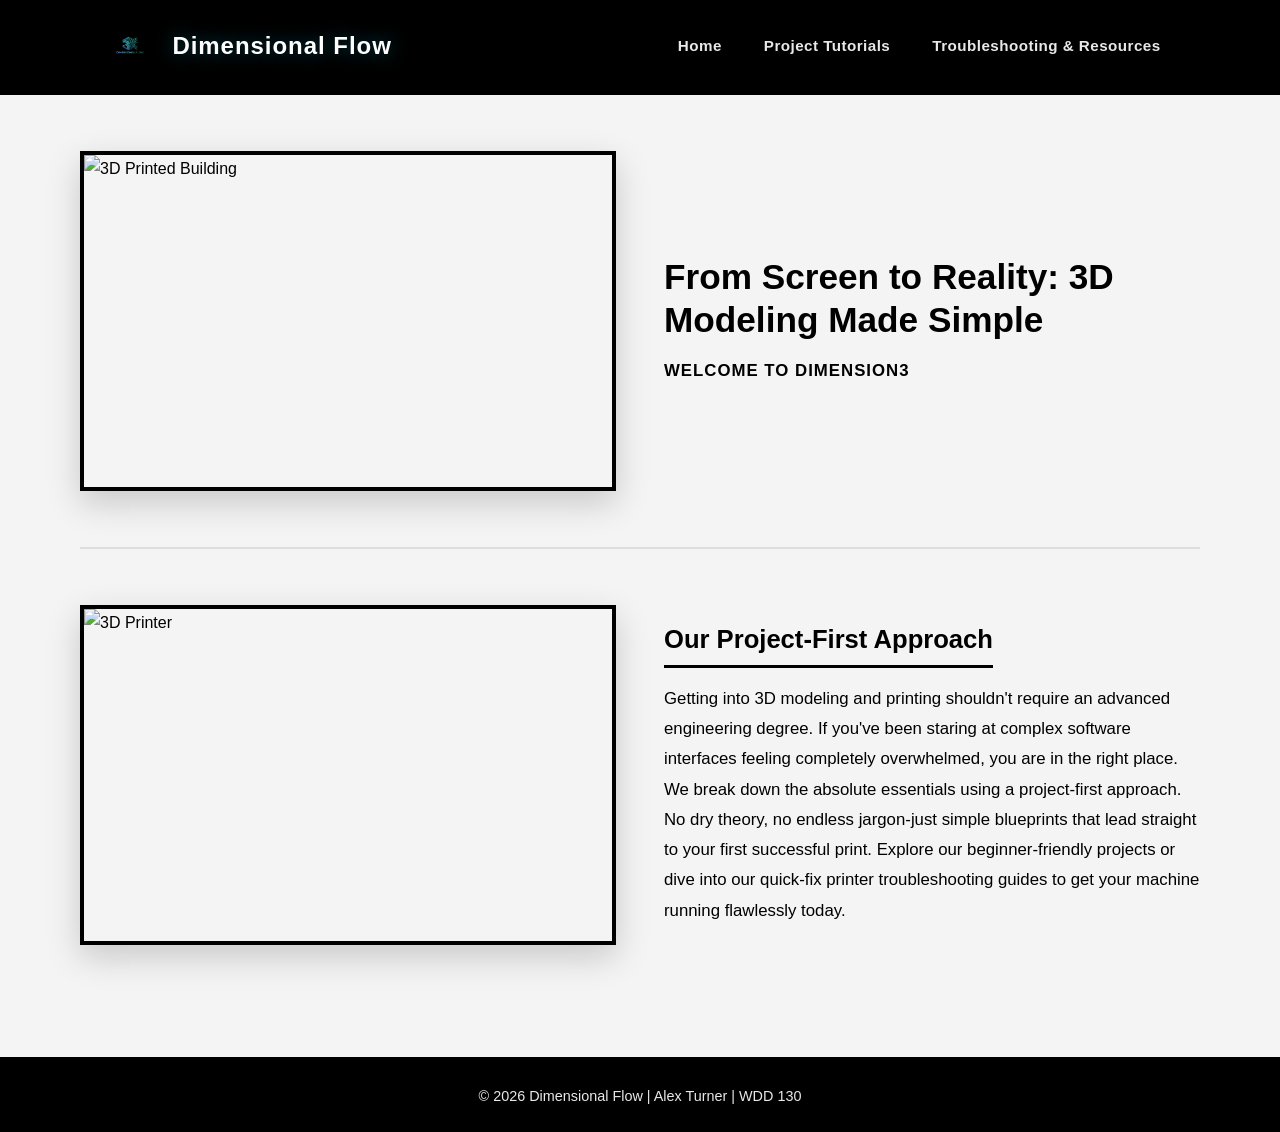
==== commit c13a4dd2: "restore approved home page - revert unauthorized index.html replacement" ====
--- a/index.html
+++ b/index.html
@@ -1,105 +1,48 @@
-<!doctype html>
+<!DOCTYPE html>
 <html lang="en">
 <head>
-  <meta charset="utf-8">
-  <meta name="viewport" content="width=device-width, initial-scale=1">
-  <title>Troubleshooting & Resources | Dimensional Flow</title>
-  <meta name="description" content="Quick fixes for common 3D printing problems and free starter file resources.">
-  <link rel="stylesheet" href="styles.css">
+    <meta charset="UTF-8">
+    <meta name="viewport" content="width=device-width, initial-scale=1.0">
+    <title>Dimensional Flow - From Screen to Reality</title>
+    <link rel="stylesheet" href="styles/styles.css">
 </head>
+
 <body>
+    <header>
+        <div class="logo">
+            <img src="images/logo.png" alt="Logo">
+            <h1>Dimensional Flow</h1>
+        </div>
+        <nav>
+            <a href="index.html">Home</a>
+            <a href="tutorials.html">Project Tutorials</a>
+            <a href="troubleshooting.html">Troubleshooting & Resources</a>
+        </nav>
+    </header>
 
-<div class="topbar">
-  <div class="container">
-    <span>Project-first 3D modeling for beginners</span>
-    <span>Model • Print • Improve</span>
-  </div>
-</div>
-<header class="site-header">
-  <div class="container nav-wrap">
-    <a href="index.html"><img class="logo" src="images/image1.png" alt="Dimensional Flow logo"></a>
-    <button class="menu-button" aria-expanded="false" aria-label="Open navigation">Menu</button>
-    <nav>
-      <a href="index.html">Home</a>
-      <a href="tutorials.html">Project Tutorials</a>
-      <a href="resources.html">Troubleshooting &amp; Resources</a>
-    </nav>
-  </div>
-</header>
+    <main>
+        <section class="hero">
+            <div class="building-image">
+                <img src="images/building.png" alt="3D Printed Building">
+                <div class="hero-text-box">
+                    <h2>From Screen to Reality: 3D Modeling Made Simple</h2>
+                    <p>Welcome to Dimension3</p>
+                </div>
+            </div>
+        </section>
+        <section class="content-split">
+            <div class="printer-section">
+                <img src="images/3d_printer.png" alt="3D Printer">
+                <div class="content-text">
+                    <h3>Our Project-First Approach</h3>
+                    <p>Getting into 3D modeling and printing shouldn't require an advanced engineering degree. If you've been staring at complex software interfaces feeling completely overwhelmed, you are in the right place. We break down the absolute essentials using a project-first approach. No dry theory, no endless jargon-just simple blueprints that lead straight to your first successful print. Explore our beginner-friendly projects or dive into our quick-fix printer troubleshooting guides to get your machine running flawlessly today.</p>
+                </div>
+            </div>
+        </section>
+    </main>
 
-<main>
-  <section class="page-hero">
-    <div class="container">
-      <p class="eyebrow">Troubleshooting &amp; Resources</p>
-      <h1>Fix Your Prints &amp; Find Free Files.</h1>
-      <p class="lead">Do not let a bad print stop your momentum. When your printer acts up, use these quick-reference fixes to get back on track.</p>
-    </div>
-  </section>
-
-  <section class="section">
-    <div class="container">
-      <div class="tip-grid">
-        <article class="tip-card">
-          <div class="number">01</div>
-          <h3>The First Layer Failure</h3>
-          <p>If filament is not sticking to the bed, the nozzle is likely too high. Level the bed, clean the build surface, and run a one-layer leveling test.</p>
-        </article>
-        <article class="tip-card">
-          <div class="number">02</div>
-          <h3>Stringing and Cobwebs</h3>
-          <p>If prints look hairy, retraction settings or temperature may be too high. Lower the nozzle temperature by 5°C, test again, and adjust retraction gradually.</p>
-        </article>
-        <article class="tip-card">
-          <div class="number">03</div>
-          <h3>Open-Source File Library</h3>
-          <p>Use vetted STL files for calibration cubes, stress tests, bed-level checks, and useful starter prints without modeling from scratch.</p>
-        </article>
-      </div>
-    </div>
-  </section>
-
-  <section class="section white">
-    <div class="container split">
-      <div class="project-image"><img src="images/image7.png" alt="Side-by-side example of a failed stringy print and a clean print"></div>
-      <div>
-        <p class="eyebrow">Read the result</p>
-        <h2>Change one setting at a time.</h2>
-        <p>A clean troubleshooting process is faster than changing several settings at once. Save a known-good profile, make one adjustment, and print a small test object before starting a long project.</p>
-        <ul class="checklist">
-          <li>Confirm bed level and first-layer height</li>
-          <li>Check material temperature range</li>
-          <li>Inspect retraction and travel settings</li>
-          <li>Keep notes on successful profiles</li>
-        </ul>
-      </div>
-    </div>
-  </section>
-
-  <section class="section">
-    <div class="container resource-banner">
-      <img src="images/image2.png" alt="Laptop displaying a library of open-source 3D models">
-      <div class="resource-copy">
-        <p class="eyebrow">Free file library</p>
-        <h2>Ready to print right now?</h2>
-        <p>Browse calibration objects, stress tests, organizers, stands, and other beginner-friendly models. Review the listed dimensions and recommended settings before sending a file to your printer.</p>
-        <div class="actions"><a class="button" href="#">Browse Starter Files</a></div>
-      </div>
-    </div>
-  </section>
-</main>
-
-<footer>
-  <div class="container footer-grid">
-    <img src="images/image1.png" alt="Dimensional Flow logo">
-    <div>
-      <a href="index.html">Home</a>
-      <a href="tutorials.html">Tutorials</a>
-      <a href="resources.html">Resources</a>
-      <p>© 2026 Dimensional Flow · Alex Turner · WDD 130</p>
-    </div>
-  </div>
-</footer>
-<script src="script.js"></script>
-
+    <footer>
+        <p>&copy; 2026 Dimensional Flow | Alex Turner | WDD 130</p>
+    </footer>
 </body>
-</html>
+</html>
--- a/styles/styles.css
+++ b/styles/styles.css
@@ -0,0 +1,225 @@
+:root {
+    --primary: #000000;
+    --secondary: #000000;
+    --accent: #000000;
+    --accent-warm: #000000;
+    --text-dark: #000000;
+    --text-light: #E8E8E8;
+    --background: #F4F4F4;
+    --white: #FFFFFF;
+}
+
+* {
+    box-sizing: border-box;
+    margin: 0;
+    padding: 0;
+}
+
+body {
+    font-family: Helvetica, Arial, sans-serif;
+    color: var(--text-dark);
+    background-color: var(--background);
+    line-height: 1.7;
+}
+
+img {
+    display: block;
+    max-width: 100%;
+}
+
+header {
+    display: flex;
+    align-items: center;
+    justify-content: space-between;
+    gap: 24px;
+    padding: 18px 8%;
+    background-color: var(--primary);
+    border-bottom: 3px solid var(--accent);
+}
+
+.logo {
+    display: flex;
+    align-items: center;
+    gap: 14px;
+}
+
+.logo img {
+    width: 56px;
+    height: 56px;
+    object-fit: contain;
+}
+
+.logo h1 {
+    font-family: "Arial Black", Arial, sans-serif;
+    font-size: 1.5rem;
+    color: var(--white);
+    letter-spacing: 0.04em;
+    text-shadow: 0 0 18px rgba(0, 212, 255, 0.35);
+}
+
+nav {
+    display: flex;
+    flex-wrap: wrap;
+    gap: 8px;
+    justify-content: flex-end;
+}
+
+nav a {
+    color: var(--text-light);
+    font-family: Helvetica, Arial, sans-serif;
+    font-weight: 600;
+    font-size: 0.95rem;
+    text-decoration: none;
+    padding: 8px 16px;
+    border: 1px solid transparent;
+    letter-spacing: 0.03em;
+    transition: color 0.2s, border-color 0.2s;
+}
+
+nav a:hover,
+nav a.active {
+    color: var(--white);
+    border-color: var(--white);
+}
+
+h2 {
+    font-family: "Arial Black", Arial, sans-serif;
+    font-size: 2rem;
+    line-height: 1.2;
+    margin-bottom: 16px;
+}
+
+h3 {
+    font-family: "Arial Black", Arial, sans-serif;
+    font-size: 1.4rem;
+    line-height: 1.2;
+    margin-bottom: 12px;
+    color: var(--primary);
+}
+
+main {
+    width: min(1120px, 92%);
+    margin: 0 auto;
+}
+
+.hero {
+    padding: 56px 0;
+    border-bottom: 2px solid rgba(26, 26, 46, 0.1);
+}
+
+.building-image {
+    display: grid;
+    grid-template-columns: 1fr 1fr;
+    gap: 48px;
+    align-items: center;
+}
+
+.building-image img {
+    width: 100%;
+    height: 340px;
+    object-fit: cover;
+    border: 4px solid var(--primary);
+    box-shadow: 0 12px 32px rgba(0, 0, 0, 0.18);
+}
+
+.hero-text-box h2 {
+    color: var(--primary);
+    font-size: 2.2rem;
+    margin-bottom: 16px;
+}
+
+.hero-text-box p {
+    color: var(--accent);
+    font-size: 1.05rem;
+    font-weight: 600;
+    letter-spacing: 0.06em;
+    text-transform: uppercase;
+}
+
+.content-split {
+    padding: 56px 0;
+}
+
+.printer-section {
+    display: grid;
+    grid-template-columns: 1fr 1fr;
+    gap: 48px;
+    align-items: center;
+}
+
+.printer-section img {
+    width: 100%;
+    height: 340px;
+    object-fit: cover;
+    border: 4px solid var(--primary);
+    box-shadow: 0 12px 32px rgba(0, 0, 0, 0.18);
+}
+
+.content-text h3 {
+    font-size: 1.6rem;
+    color: var(--primary);
+    margin-bottom: 16px;
+    padding-bottom: 10px;
+    border-bottom: 3px solid var(--accent);
+    display: inline-block;
+}
+
+.content-text p {
+    font-size: 1.05rem;
+    color: var(--text-dark);
+    line-height: 1.8;
+}
+
+footer {
+    margin-top: 56px;
+    padding: 24px 8%;
+    background-color: var(--primary);
+    color: var(--text-light);
+    text-align: center;
+    font-size: 0.9rem;
+    border-top: 3px solid var(--accent);
+}
+
+@media screen and (max-width: 760px) {
+    header {
+        flex-direction: column;
+        align-items: center;
+        text-align: center;
+        padding: 16px 5%;
+    }
+
+    .logo {
+        justify-content: center;
+    }
+
+    .logo h1 {
+        font-size: 1.2rem;
+    }
+
+    nav {
+        justify-content: center;
+    }
+
+    nav a {
+        font-size: 0.85rem;
+        padding: 6px 10px;
+    }
+
+    .building-image,
+    .printer-section {
+        grid-template-columns: 1fr;
+    }
+
+    .building-image img,
+    .printer-section img {
+        height: 220px;
+    }
+
+    .hero-text-box h2 {
+        font-size: 1.5rem;
+    }
+
+    h2 {
+        font-size: 1.5rem;
+    }
+}
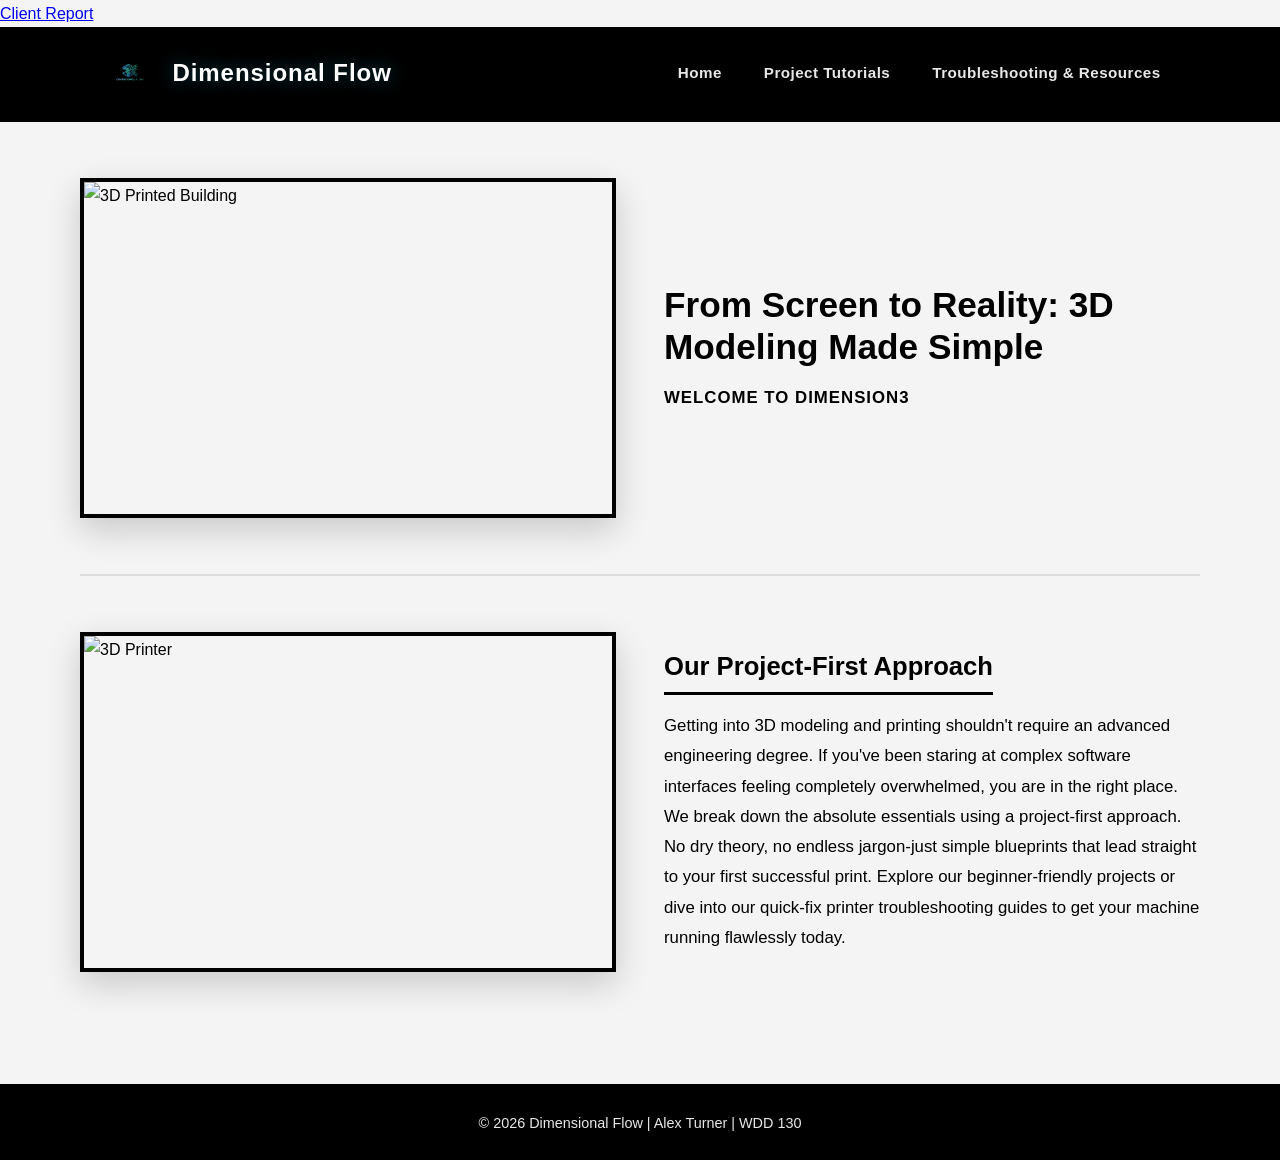
==== commit efc086b1: "add client report page and link fromportal" ====
--- a/index.html
+++ b/index.html
@@ -6,6 +6,8 @@
     <title>Dimensional Flow - From Screen to Reality</title>
     <link rel="stylesheet" href="styles/styles.css">
 </head>
+
+<a href="client_report.html">Client Report</a>
 
 <body>
     <header>
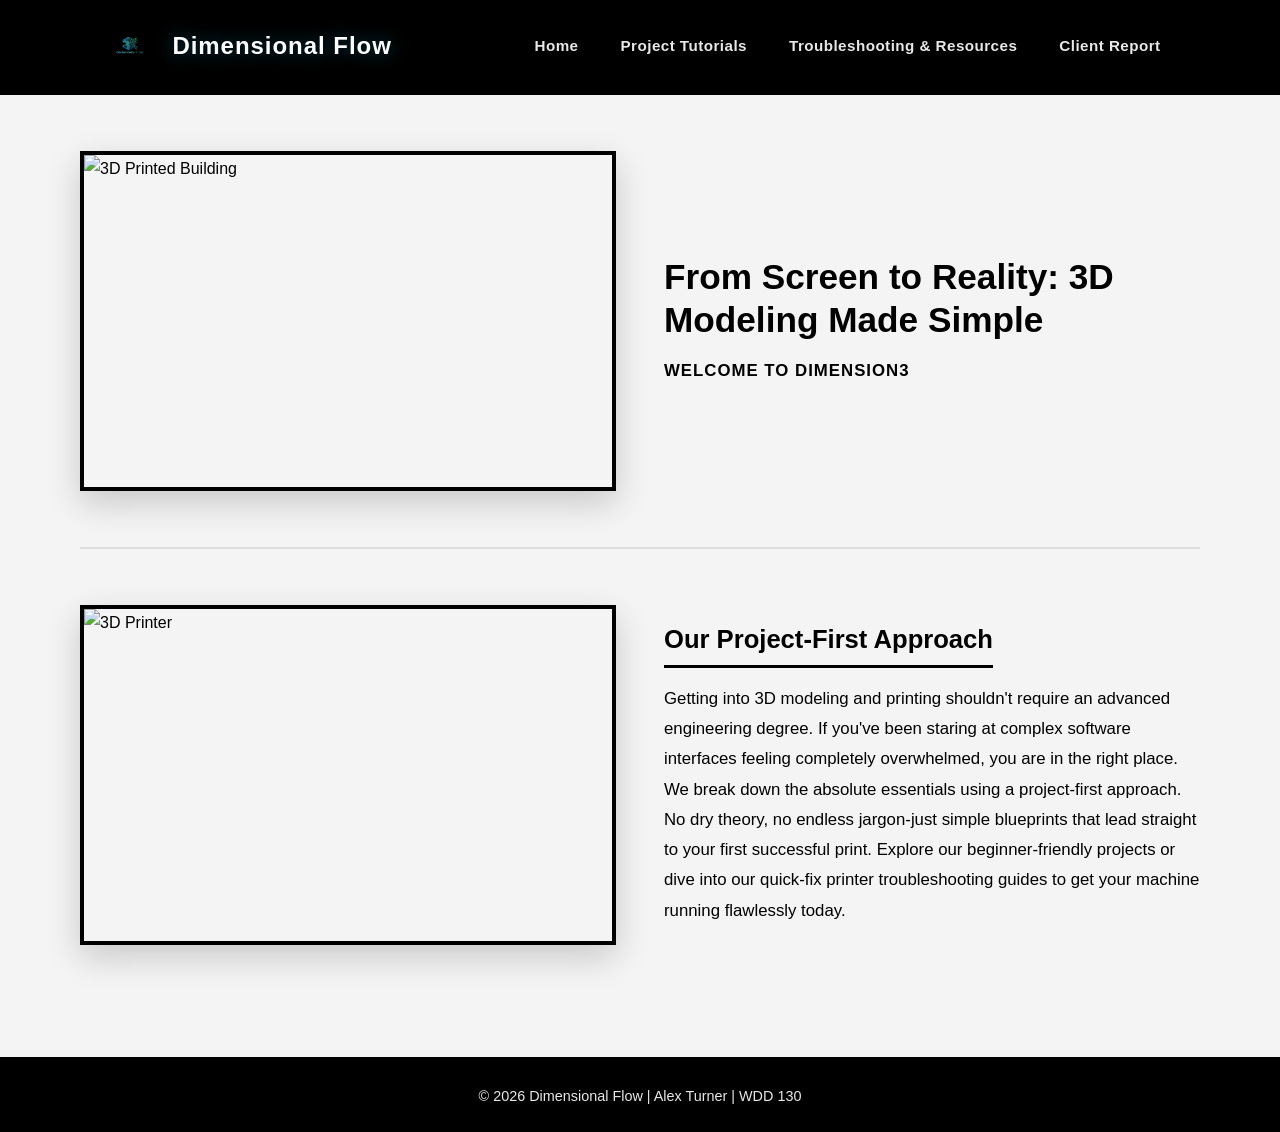
==== commit 9fe3a66f: "updated location of link to client_report.html" ====
--- a/index.html
+++ b/index.html
@@ -6,8 +6,6 @@
     <title>Dimensional Flow - From Screen to Reality</title>
     <link rel="stylesheet" href="styles/styles.css">
 </head>
-
-<a href="client_report.html">Client Report</a>
 
 <body>
     <header>
@@ -19,6 +17,7 @@
             <a href="index.html">Home</a>
             <a href="tutorials.html">Project Tutorials</a>
             <a href="troubleshooting.html">Troubleshooting & Resources</a>
+            <a href="client_report.html">Client Report</a>
         </nav>
     </header>
 
